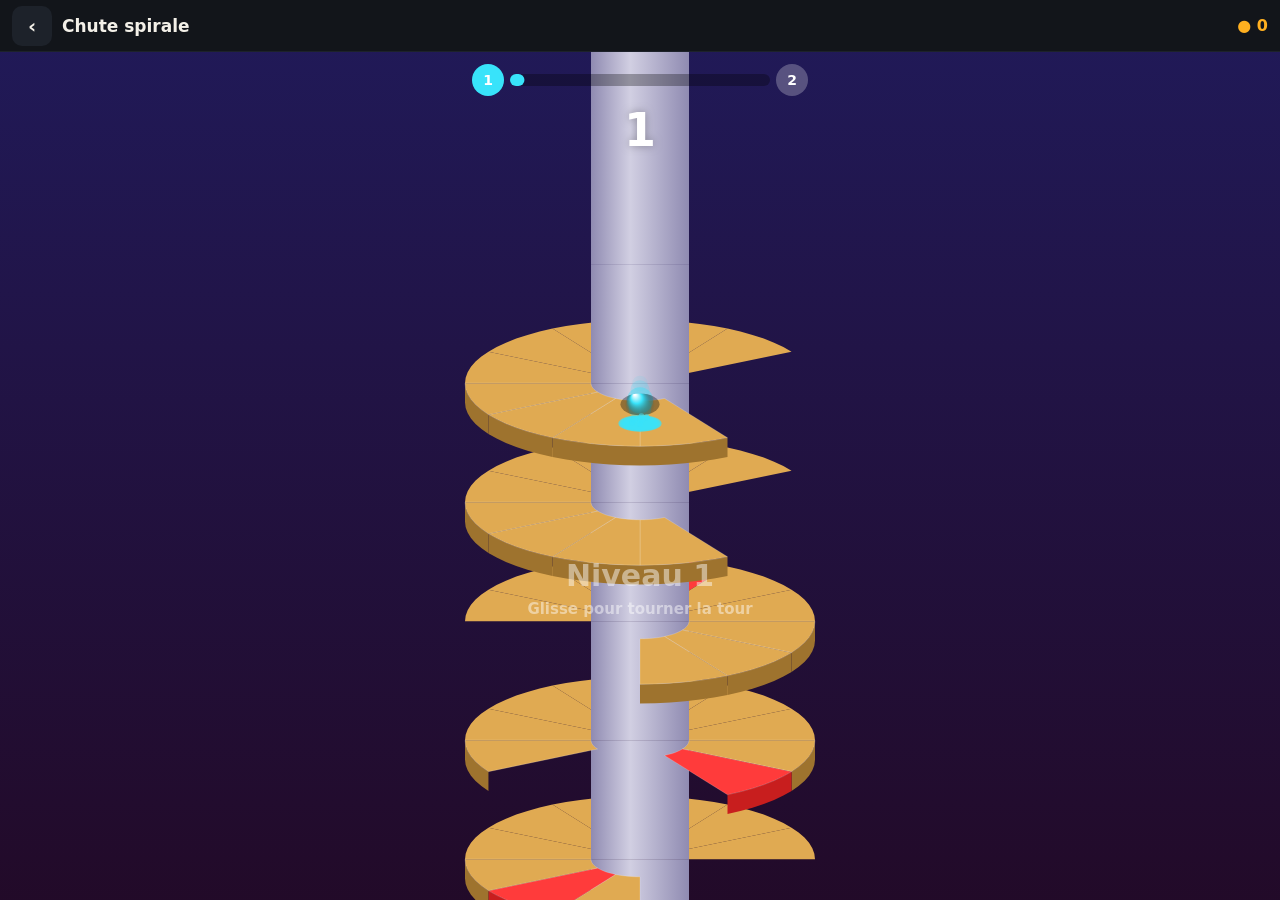
==== games/helix.html @ a25690a0 "Remplace Karcher par Chute spirale (balle qui descend une tour) Co-Authored-By: Claude Opus 5.5 <nor" ====
<!doctype html>
<html lang="fr">
<head>
<meta charset="utf-8">
<meta name="viewport" content="width=device-width,initial-scale=1,maximum-scale=1,user-scalable=no,viewport-fit=cover">
<meta name="theme-color" content="#12151a">
<title>Chute spirale</title>
<link rel="stylesheet" href="../shared/common.css">
</head>
<body>
<canvas class="game" id="c"></canvas>
<script src="../shared/common.js"></script>
<script>
Arcade.bar('Chute spirale');
const cv=document.getElementById('c'),V=Arcade.canvas(cv),ctx=V.ctx;
const TAU=Math.PI*2,NS=12,A=TAU/NS,TILT=0.36;
const rnd=(a,b)=>a+Math.random()*(b-a);
let level=Arcade.get('helix.level',1);
let discs,ball,rot,cam,state,score,streak,next,parts,splats,trail,shake,flash,pal,tt,banner;

function palette(l){
  const h=(l*47+200)%360;
  return{bg0:`hsl(${h},55%,22%)`,bg1:`hsl(${(h+40)%360},60%,10%)`,disc:`hsl(${(h+150)%360},70%,60%)`,discS:`hsl(${(h+150)%360},55%,40%)`,
    col:`hsl(${h},25%,85%)`,colS:`hsl(${h},20%,62%)`,ball:`hsl(${(h+300)%360},95%,60%)`};
}
function geo(){const R=Math.min(V.W*0.4,175);return{R,r0:R*0.28,SP:R*0.68,cx:V.W/2,HY:V.H*0.3,br:R*0.085};}
function newLevel(){
  pal=palette(level);
  const N=Math.min(16+level*2,44);discs=[];
  for(let i=0;i<N;i++){
    const segs=new Array(NS).fill(0);
    const gl=level<3?3:level<7?2:Math.random()<.5?1:2,g=Math.floor(Math.random()*NS);
    for(let k=0;k<gl;k++)segs[(g+k)%NS]=1;
    if(i>0){
      let reds=Math.min(6,Math.floor(level/2)+(i>4?1:0)+(Math.random()<.3?1:0));
      for(let tries=0;reds>0&&tries<50;tries++){const k=Math.floor(Math.random()*NS);if(segs[k]===0){segs[k]=2;reds--;}}
    }
    // second gap on long levels
    if(level>4&&Math.random()<.25){const k=Math.floor(Math.random()*NS);if(segs[k]===0)segs[k]=1;}
    discs.push({segs,broken:0,spin:level>=6&&i>3&&Math.random()<.15?(Math.random()<.5?-1:1)*0.9:0,off:0});
  }
  discs.push({segs:new Array(NS).fill(3),broken:0,goal:true,spin:0,off:0});
  ball={y:-60,vy:0,sq:0};rot=0;cam=-200;state='play';score=0;streak=0;next=0;parts=[];splats=discs.map(()=>[]);trail=[];shake=0;flash=0;tt=0;
  banner={txt:'Niveau '+level,t:1.6};
  Arcade.hidePanel();
}
function discY(i){return geo().SP*i;}
function ballAngle(d){let a=(Math.PI/2-rot-(d?d.off:0))%TAU;if(a<0)a+=TAU;return a;}

function breakDisc(i,fire){
  const d=discs[i];d.broken=0.001;
  const g=geo(),y=discY(i);
  for(let k=0;k<NS;k++){if(d.segs[k]===1)continue;
    const a=k*A+A/2+rot+d.off;
    parts.push({k:'seg',seg:k,disc:i,a,dr:0,vy:rnd(-260,-120),y,vr:rnd(140,260),life:0.8,col:d.segs[k]===2?'#ff3b3b':pal.disc});}
  for(let j=0;j<12;j++)parts.push({k:'dot',x:g.cx+rnd(-g.R,g.R),y:y+rnd(-10,10),vx:rnd(-200,200),vy:rnd(-300,-80),life:rnd(.4,.8),col:fire?'#ffb020':pal.disc});
  Arcade.vibrate(fire?30:8);
}
function land(){
  const g=geo();
  while(next<discs.length){
    const d=discs[next],y=discY(next);
    if(d.broken){next++;continue;}
    if(ball.y<y)return;
    const seg=d.segs[Math.floor(ballAngle(d)/A)%NS];
    if(seg===3){ball.y=y;state='win';win();return;}
    if(seg===1){streak++;score+=streak;breakDisc(next,false);next++;continue;}
    if(streak>=3){ // fire ball smashes anything
      score+=streak*2;breakDisc(next,true);flash=0.25;shake=0.25;streak=0;next++;ball.vy=-Math.sqrt(2*2200*g.SP*0.55);return;
    }
    if(seg===2){ball.y=y;state='dead';die();return;}
    ball.y=y;ball.vy=-Math.sqrt(2*2200*g.SP*0.55);ball.sq=1;streak=0;
    splats[next].push({a:ballAngle(d),s:rnd(.8,1.2)});if(splats[next].length>6)splats[next].shift();
    for(let j=0;j<6;j++)parts.push({k:'dot',x:g.cx+rnd(-6,6),y:y+(g.r0+g.R)/2*TILT,vx:rnd(-120,120),vy:rnd(-160,-40),life:.35,col:pal.ball});
    return;
  }
}
function die(){
  shake=0.4;Arcade.vibrate(120);
  const g=geo();for(let j=0;j<24;j++)parts.push({k:'dot',x:g.cx,y:ball.y+(g.r0+g.R)/2*TILT,vx:rnd(-260,260),vy:rnd(-320,-60),life:rnd(.5,.9),col:pal.ball});
  setTimeout(()=>{
    const gain=Arcade.addCoins(score/8);
    const pct=Math.round(next/(discs.length-1)*100);
    Arcade.panel({title:'Touché le rouge !',gain,text:'Niveau '+level+' · '+pct+' % parcouru · Score '+score,
      buttons:[{label:'Réessayer',onClick:newLevel},{label:'Menu',onClick:Arcade.toMenu}]});
  },800);
}
function win(){
  Arcade.vibrate([30,40,30]);flash=0.3;
  const g=geo();for(let j=0;j<60;j++)parts.push({k:'conf',x:g.cx+rnd(-40,40),y:ball.y,vx:rnd(-320,320),vy:rnd(-650,-250),life:rnd(1,1.8),col:`hsl(${rnd(0,360)},90%,60%)`,r:rnd(0,6)});
  const gain=Arcade.addCoins(6+level*3+score/10);
  Arcade.best('helix',level);level++;Arcade.set('helix.level',level);
  setTimeout(()=>Arcade.panel({title:'Niveau '+(level-1)+' réussi !',gain,text:'Score '+score,
    buttons:[{label:'Niveau suivant',onClick:newLevel},{label:'Menu',onClick:Arcade.toMenu}]}),900);
}

// input
let drag=null;
cv.addEventListener('pointerdown',e=>{drag=e.clientX;try{cv.setPointerCapture(e.pointerId);}catch(_){}});
cv.addEventListener('pointermove',e=>{if(drag==null||state!=='play')return;rot+=(e.clientX-drag)*0.011;drag=e.clientX;});
const up=()=>drag=null;cv.addEventListener('pointerup',up);cv.addEventListener('pointercancel',up);
const keys={};addEventListener('keydown',e=>keys[e.key]=true);addEventListener('keyup',e=>keys[e.key]=false);

// drawing
function segPath(cx,y,r0,R,a0,a1){
  const n=6;ctx.beginPath();
  for(let i=0;i<=n;i++){const a=a0+(a1-a0)*i/n;const px=cx+Math.cos(a)*R,py=y+Math.sin(a)*R*TILT;i?ctx.lineTo(px,py):ctx.moveTo(px,py);}
  for(let i=n;i>=0;i--){const a=a0+(a1-a0)*i/n;ctx.lineTo(cx+Math.cos(a)*r0,y+Math.sin(a)*r0*TILT);}
  ctx.closePath();
}
function sidePath(cx,y,R,a0,a1,th){
  a0=Math.max(a0,0);a1=Math.min(a1,Math.PI);if(a1<=a0)return false;
  const n=6;ctx.beginPath();
  for(let i=0;i<=n;i++){const a=a0+(a1-a0)*i/n;const px=cx+Math.cos(a)*R,py=y+Math.sin(a)*R*TILT;i?ctx.lineTo(px,py):ctx.moveTo(px,py);}
  for(let i=n;i>=0;i--){const a=a0+(a1-a0)*i/n;ctx.lineTo(cx+Math.cos(a)*R,y+Math.sin(a)*R*TILT+th);}
  ctx.closePath();return true;
}
function segColor(t,front){
  if(t===2)return front?'#c81e1e':'#ff3b3b';
  if(t===3)return front?'#b8860b':'#ffd23f';
  return front?pal.discS:pal.disc;
}
function norm(a){a%=TAU;if(a<0)a+=TAU;return a;}
function drawDisc(i,sy,g){
  const d=discs[i];if(d.broken)return;
  const th=g.R*0.11,list=[];
  for(let k=0;k<NS;k++){if(d.segs[k]===1)continue;const a0=norm(k*A+rot+d.off);list.push([k,a0]);}
  const back=[],front=[];
  for(const it of list){const mid=norm(it[1]+A/2);(mid>Math.PI?back:front).push(it);}
  for(const[k,a0]of back){ctx.fillStyle=segColor(d.segs[k],false);segPath(g.cx,sy,g.r0,g.R,a0,a0+A);ctx.fill();}
  return front;
}
function drawFront(i,sy,g,front){
  const d=discs[i];const th=g.R*0.11;
  for(const[k,a0]of front){
    const t=d.segs[k];
    ctx.fillStyle=segColor(t,true);
    if(sidePath(g.cx,sy,g.R,a0,a0+A,th))ctx.fill();
    if(a0+A>TAU&&sidePath(g.cx,sy,g.R,a0-TAU,a0+A-TAU,th))ctx.fill();
    ctx.fillStyle=segColor(t,false);segPath(g.cx,sy,g.r0,g.R,a0,a0+A);ctx.fill();
    ctx.strokeStyle='rgba(255,255,255,.18)';ctx.lineWidth=1;ctx.stroke();
  }
  for(const s of splats[i]){
    const a=norm(s.a+rot+d.off),rm=(g.r0+g.R)/2,k=Math.floor(norm(s.a)/A);
    if(d.segs[k]===1)continue;
    ctx.fillStyle=pal.ball;ctx.globalAlpha=0.75;ctx.beginPath();ctx.ellipse(g.cx+Math.cos(a)*rm,sy+Math.sin(a)*rm*TILT,g.br*1.3*s.s,g.br*0.5*s.s,0,0,TAU);ctx.fill();ctx.globalAlpha=1;
  }
}
function drawColumn(g,yTop,yBot){
  if(yBot<=yTop)return;
  const gr=ctx.createLinearGradient(g.cx-g.r0,0,g.cx+g.r0,0);gr.addColorStop(0,pal.colS);gr.addColorStop(0.4,pal.col);gr.addColorStop(1,pal.colS);
  ctx.fillStyle=gr;ctx.fillRect(g.cx-g.r0,yTop,g.r0*2,yBot-yTop);
}
function drawBall(g){
  const rm=(g.r0+g.R)/2,x=g.cx,y=ball.y-cam+g.HY+rm*TILT;
  const fire=streak>=3;
  for(let i=0;i<trail.length;i++){const t=trail[i],k=i/trail.length;ctx.globalAlpha=k*0.5;ctx.fillStyle=fire?'#ffb020':pal.ball;ctx.beginPath();ctx.arc(x,t-cam+g.HY+rm*TILT-g.br,g.br*(0.4+k*0.6),0,TAU);ctx.fill();}
  ctx.globalAlpha=1;
  if(state==='dead')return;
  const sq=ball.sq,sx=1+sq*0.35,sy=1-sq*0.3;
  ctx.fillStyle='rgba(0,0,0,.25)';
  if(fire){const gg=ctx.createRadialGradient(x,y-g.br,2,x,y-g.br,g.br*3);gg.addColorStop(0,'rgba(255,200,60,.8)');gg.addColorStop(1,'rgba(255,80,0,0)');ctx.fillStyle=gg;ctx.beginPath();ctx.arc(x,y-g.br,g.br*3,0,TAU);ctx.fill();}
  const bg=ctx.createRadialGradient(x-g.br*0.35,y-g.br*1.4,1,x,y-g.br*sy,g.br);bg.addColorStop(0,'#fff');bg.addColorStop(0.35,fire?'#ffd060':pal.ball);bg.addColorStop(1,fire?'#e05a00':'rgba(0,0,0,.35)');
  ctx.fillStyle=fire?bg:bg;ctx.beginPath();ctx.ellipse(x,y-g.br*sy,g.br*sx,g.br*sy,0,0,TAU);ctx.fill();
}
function frame(dt){
  tt+=dt;const g=geo(),W=V.W,H=V.H;
  if(state==='play'){
    if(keys.ArrowLeft)rot-=3*dt;if(keys.ArrowRight)rot+=3*dt;
    ball.vy+=2200*dt;if(ball.vy>1400)ball.vy=1400;ball.y+=ball.vy*dt;ball.sq=Math.max(0,ball.sq-dt*6);
    land();
  }
  for(const d of discs)if(d.spin)d.off+=d.spin*dt;
  trail.push(ball.y);if(trail.length>(streak>=3?10:5))trail.shift();
  const target=ball.y-g.SP*0.6;if(target>cam)cam+=(target-cam)*Math.min(1,dt*10);
  // background
  const bg=ctx.createLinearGradient(0,0,0,H);bg.addColorStop(0,pal.bg0);bg.addColorStop(1,pal.bg1);ctx.fillStyle=bg;ctx.fillRect(0,0,W,H);
  ctx.save();
  if(shake>0){shake-=dt;ctx.translate(rnd(-1,1)*shake*20,rnd(-1,1)*shake*20);}
  // visible range
  const first=Math.max(0,Math.floor((cam-g.HY)/g.SP)-1),last=Math.min(discs.length-1,Math.ceil((cam+H)/g.SP)+1);
  let ballDrawn=false;
  // column above top visible disc
  drawColumn(g,-10,discY(first)-cam+g.HY);
  // draw bottom→top
  const order=[];for(let i=last;i>=first;i--)order.push(i);
  // column must be drawn above each disc after its back half; we draw per disc
  for(const i of order){
    const sy=discY(i)-cam+g.HY;
    const front=drawDisc(i,sy,g);
    const syAbove=i>0?discY(i-1)-cam+g.HY:-10;
    drawColumn(g,syAbove,sy);
    if(front)drawFront(i,sy,g,front);
    if(!ballDrawn&&discY(i)>=ball.y-0.5&&(i===0||discY(i-1)<ball.y-0.5)){drawBall(g);ballDrawn=true;}
  }
  if(!ballDrawn)drawBall(g);
  // pieces
  for(const p of parts){
    p.life-=dt;
    if(p.k==='seg'){p.dr+=p.vr*dt;p.vy+=900*dt;p.y+=p.vy*dt;
      const sy=p.y-cam+g.HY;ctx.globalAlpha=Math.max(0,p.life/0.8);ctx.fillStyle=p.col;
      const a0=p.a-A/2,cx=g.cx+Math.cos(p.a)*p.dr;segPath(cx,sy+Math.sin(p.a)*p.dr*TILT,g.r0,g.R,a0,a0+A);ctx.fill();ctx.globalAlpha=1;}
    else{p.vy+=(p.k==='conf'?700:900)*dt;p.x+=p.vx*dt;p.y+=p.vy*dt;ctx.globalAlpha=Math.min(1,p.life*2);ctx.fillStyle=p.col;
      const sy=p.k==='conf'?p.y-cam+g.HY:p.y;
      if(p.k==='conf'){p.r+=dt*8;ctx.save();ctx.translate(p.x,sy);ctx.rotate(p.r);ctx.fillRect(-4,-2,8,4);ctx.restore();}
      else{ctx.beginPath();ctx.arc(p.x,p.k==='dot'?p.y-cam+g.HY:sy,3,0,TAU);ctx.fill();}
      ctx.globalAlpha=1;}
  }
  parts=parts.filter(p=>p.life>0);
  ctx.restore();
  if(flash>0){flash-=dt;ctx.fillStyle='rgba(255,255,255,'+Math.max(0,flash)+')';ctx.fillRect(0,0,W,H);}
  // HUD
  const pw=Math.min(W-120,260),px=(W-pw)/2,fr=Math.min(1,next/(discs.length-1));
  ctx.fillStyle='rgba(0,0,0,.3)';ctx.beginPath();ctx.roundRect(px,22,pw,12,6);ctx.fill();
  ctx.fillStyle=pal.ball;ctx.beginPath();ctx.roundRect(px,22,Math.max(12,pw*fr),12,6);ctx.fill();
  ctx.font='800 14px system-ui';ctx.textAlign='center';ctx.textBaseline='middle';
  for(const[x,l]of[[px-22,level],[px+pw+22,level+1]]){ctx.fillStyle=l===level?pal.ball:'rgba(255,255,255,.25)';ctx.beginPath();ctx.arc(x,28,16,0,TAU);ctx.fill();ctx.fillStyle='#fff';ctx.fillText(l,x,29);}
  ctx.font='900 46px system-ui';ctx.shadowColor='rgba(0,0,0,.3)';ctx.shadowBlur=8;ctx.fillText(score,W/2,82);ctx.shadowBlur=0;
  if(streak>=2&&state==='play'){ctx.font='900 20px system-ui';ctx.fillStyle=streak>=3?'#ffb020':'#fff';ctx.fillText(streak>=3?'EN FEU ! x'+streak:'x'+streak,W/2,118);}
  if(banner){banner.t-=dt;ctx.globalAlpha=Math.min(1,banner.t*2);ctx.font='900 30px system-ui';ctx.fillStyle='#fff';ctx.fillText(banner.txt,W/2,H*0.62);
    ctx.font='700 15px system-ui';ctx.fillText('Glisse pour tourner la tour',W/2,H*0.62+32);ctx.globalAlpha=1;if(banner.t<=0)banner=null;}
}
newLevel();
Arcade.loop(frame);
</script>
</body>
</html>
---- shared/common.css ----
/* Shared look for every game screen: dark arcade, one accent. */
:root{
  --bg:#12151a; --panel:#1d222a; --panel2:#272e38; --ink:#f3f0e8; --muted:#9aa3ad;
  --accent:#ffb020; --accent-dk:#9a6400; --good:#3ddc84; --bad:#ff5a4f;
  --bar:52px; --safe-top:env(safe-area-inset-top,0px); --safe-bot:env(safe-area-inset-bottom,0px);
  color-scheme:dark;
}
*{box-sizing:border-box}
[hidden]{display:none!important}
html,body{height:100%;margin:0}
body{background:var(--bg);color:var(--ink);font-family:system-ui,-apple-system,"Segoe UI",Roboto,sans-serif;
  overflow:hidden;touch-action:none;user-select:none;-webkit-user-select:none;-webkit-tap-highlight-color:transparent;overscroll-behavior:none}
.topbar{position:fixed;left:0;right:0;top:0;z-index:5;height:calc(var(--bar) + var(--safe-top));
  padding:var(--safe-top) max(12px,env(safe-area-inset-right,0px)) 0 max(12px,env(safe-area-inset-left,0px));
  display:flex;align-items:center;gap:10px;background:var(--bg);border-bottom:1px solid var(--panel)}
.topbar .ib{color:var(--ink);text-decoration:none;font-size:20px;font-weight:800;min-width:40px;height:40px;padding:0 10px;
  display:grid;place-items:center;border-radius:10px;background:var(--panel);border:0;font-family:inherit;cursor:pointer}
.topbar .t{flex:1;font-weight:800;font-size:17px;white-space:nowrap;overflow:hidden;text-overflow:ellipsis}
.topbar .c{color:var(--accent);font-weight:800;font-variant-numeric:tabular-nums}
.game{position:fixed;left:0;right:0;bottom:0;top:calc(var(--bar) + var(--safe-top));width:100%;
  height:calc(100% - var(--bar) - var(--safe-top));display:block}
.ov{position:fixed;inset:0;z-index:10;display:flex;flex-direction:column;align-items:center;justify-content:center;gap:14px;
  padding:24px max(16px,env(safe-area-inset-left,0px));text-align:center;background:rgba(10,12,15,.8)}
.ov h2{margin:0;font-size:30px;font-weight:900;text-wrap:balance}
.ov p{margin:0;color:var(--muted);max-width:30ch;line-height:1.45;font-size:15px}
.ov .gain{color:var(--accent);font-weight:900;font-size:20px}
.btn{font:inherit;font-weight:900;font-size:18px;border:0;border-radius:12px;padding:14px 28px;min-width:180px;
  background:var(--accent);color:#1d1400;box-shadow:0 4px 0 var(--accent-dk);cursor:pointer}
.btn:active{transform:translateY(3px);box-shadow:0 1px 0 var(--accent-dk)}
.btn.ghost{background:var(--panel2);color:var(--ink);box-shadow:0 4px 0 #090b0e}
.btn:focus-visible,.ib:focus-visible{outline:3px solid var(--ink);outline-offset:2px}
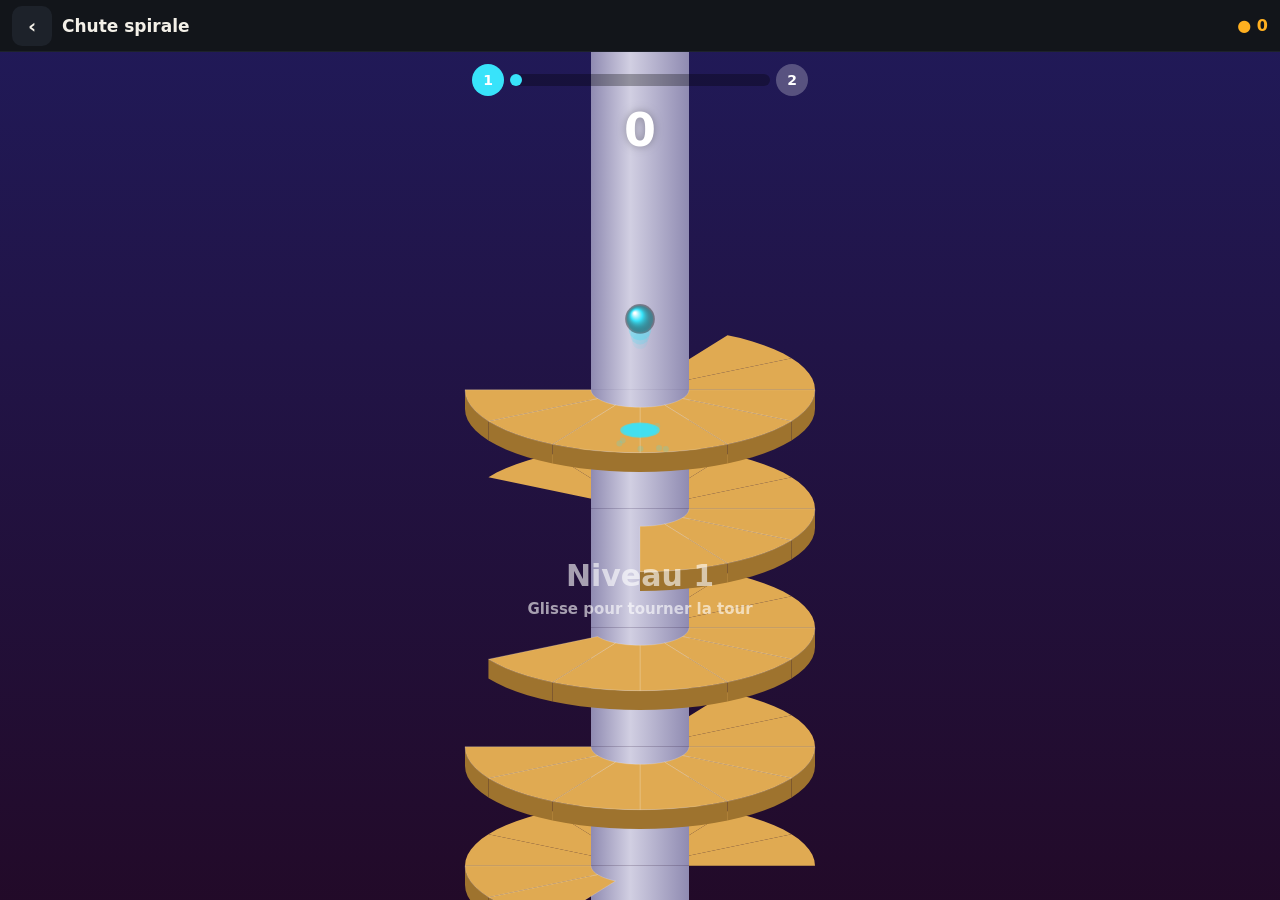
==== commit 2d74ccd0: "Chute spirale: rebond plus haut et niveaux faciles au début, difficulté progressive Co-Authored-By: " ====
--- a/games/helix.html
+++ b/games/helix.html
@@ -15,6 +15,8 @@
 const cv=document.getElementById('c'),V=Arcade.canvas(cv),ctx=V.ctx;
 const TAU=Math.PI*2,NS=12,A=TAU/NS,TILT=0.36;
 const rnd=(a,b)=>a+Math.random()*(b-a);
+let DIFF=0;
+const grav=()=>1500+900*DIFF, bounceV=()=>-Math.sqrt(2*grav()*geo().SP*(1.1-0.5*DIFF));
 let level=Arcade.get('helix.level',1);
 let discs,ball,rot,cam,state,score,streak,next,parts,splats,trail,shake,flash,pal,tt,banner;
 
@@ -26,18 +28,25 @@
 function geo(){const R=Math.min(V.W*0.4,175);return{R,r0:R*0.28,SP:R*0.68,cx:V.W/2,HY:V.H*0.3,br:R*0.085};}
 function newLevel(){
   pal=palette(level);
-  const N=Math.min(16+level*2,44);discs=[];
+  // difficulty 0 (level 1) -> 1 (level 15+)
+  DIFF=Math.min(1,(level-1)/14);
+  const N=Math.min(10+level*2,44);discs=[];
   for(let i=0;i<N;i++){
     const segs=new Array(NS).fill(0);
-    const gl=level<3?3:level<7?2:Math.random()<.5?1:2,g=Math.floor(Math.random()*NS);
+    // gap size: big at first, smaller later
+    const gl=level<=2?4:level<=4?3:level<=8?(Math.random()<.5?2:3):level<=12?2:(Math.random()<.5?1:2);
+    const g=Math.floor(Math.random()*NS);
     for(let k=0;k<gl;k++)segs[(g+k)%NS]=1;
-    if(i>0){
-      let reds=Math.min(6,Math.floor(level/2)+(i>4?1:0)+(Math.random()<.3?1:0));
-      for(let tries=0;reds>0&&tries<50;tries++){const k=Math.floor(Math.random()*NS);if(segs[k]===0){segs[k]=2;reds--;}}
+    // red zones: none on level 1, few early, more later; first discs are always safe
+    const safe=level<5?3:1;
+    if(i>=safe&&level>1){
+      let reds=Math.floor(DIFF*5+Math.random()*(1+DIFF*1.5));
+      if(level<=3&&Math.random()<.5)reds=0;
+      for(let tries=0;reds>0&&tries<50;tries++){const k=Math.floor(Math.random()*NS);if(segs[k]===0&&segs[(k+1)%NS]!==1&&segs[(k+NS-1)%NS]!==1){segs[k]=2;reds--;}}
     }
-    // second gap on long levels
-    if(level>4&&Math.random()<.25){const k=Math.floor(Math.random()*NS);if(segs[k]===0)segs[k]=1;}
-    discs.push({segs,broken:0,spin:level>=6&&i>3&&Math.random()<.15?(Math.random()<.5?-1:1)*0.9:0,off:0});
+    if(level>6&&Math.random()<.2){const k=Math.floor(Math.random()*NS);if(segs[k]===0)segs[k]=1;}
+    const spin=level>=7&&i>3&&Math.random()<0.08+DIFF*0.2?(Math.random()<.5?-1:1)*(0.5+DIFF*0.8):0;
+    discs.push({segs,broken:0,spin,off:0});
   }
   discs.push({segs:new Array(NS).fill(3),broken:0,goal:true,spin:0,off:0});
   ball={y:-60,vy:0,sq:0};rot=0;cam=-200;state='play';score=0;streak=0;next=0;parts=[];splats=discs.map(()=>[]);trail=[];shake=0;flash=0;tt=0;
@@ -66,10 +75,10 @@
     if(seg===3){ball.y=y;state='win';win();return;}
     if(seg===1){streak++;score+=streak;breakDisc(next,false);next++;continue;}
     if(streak>=3){ // fire ball smashes anything
-      score+=streak*2;breakDisc(next,true);flash=0.25;shake=0.25;streak=0;next++;ball.vy=-Math.sqrt(2*2200*g.SP*0.55);return;
+      score+=streak*2;breakDisc(next,true);flash=0.25;shake=0.25;streak=0;next++;ball.vy=bounceV();return;
     }
     if(seg===2){ball.y=y;state='dead';die();return;}
-    ball.y=y;ball.vy=-Math.sqrt(2*2200*g.SP*0.55);ball.sq=1;streak=0;
+    ball.y=y;ball.vy=bounceV();ball.sq=1;streak=0;
     splats[next].push({a:ballAngle(d),s:rnd(.8,1.2)});if(splats[next].length>6)splats[next].shift();
     for(let j=0;j<6;j++)parts.push({k:'dot',x:g.cx+rnd(-6,6),y:y+(g.r0+g.R)/2*TILT,vx:rnd(-120,120),vy:rnd(-160,-40),life:.35,col:pal.ball});
     return;
@@ -167,7 +176,7 @@
   tt+=dt;const g=geo(),W=V.W,H=V.H;
   if(state==='play'){
     if(keys.ArrowLeft)rot-=3*dt;if(keys.ArrowRight)rot+=3*dt;
-    ball.vy+=2200*dt;if(ball.vy>1400)ball.vy=1400;ball.y+=ball.vy*dt;ball.sq=Math.max(0,ball.sq-dt*6);
+    ball.vy+=grav()*dt;if(ball.vy>1400)ball.vy=1400;ball.y+=ball.vy*dt;ball.sq=Math.max(0,ball.sq-dt*6);
     land();
   }
   for(const d of discs)if(d.spin)d.off+=d.spin*dt;
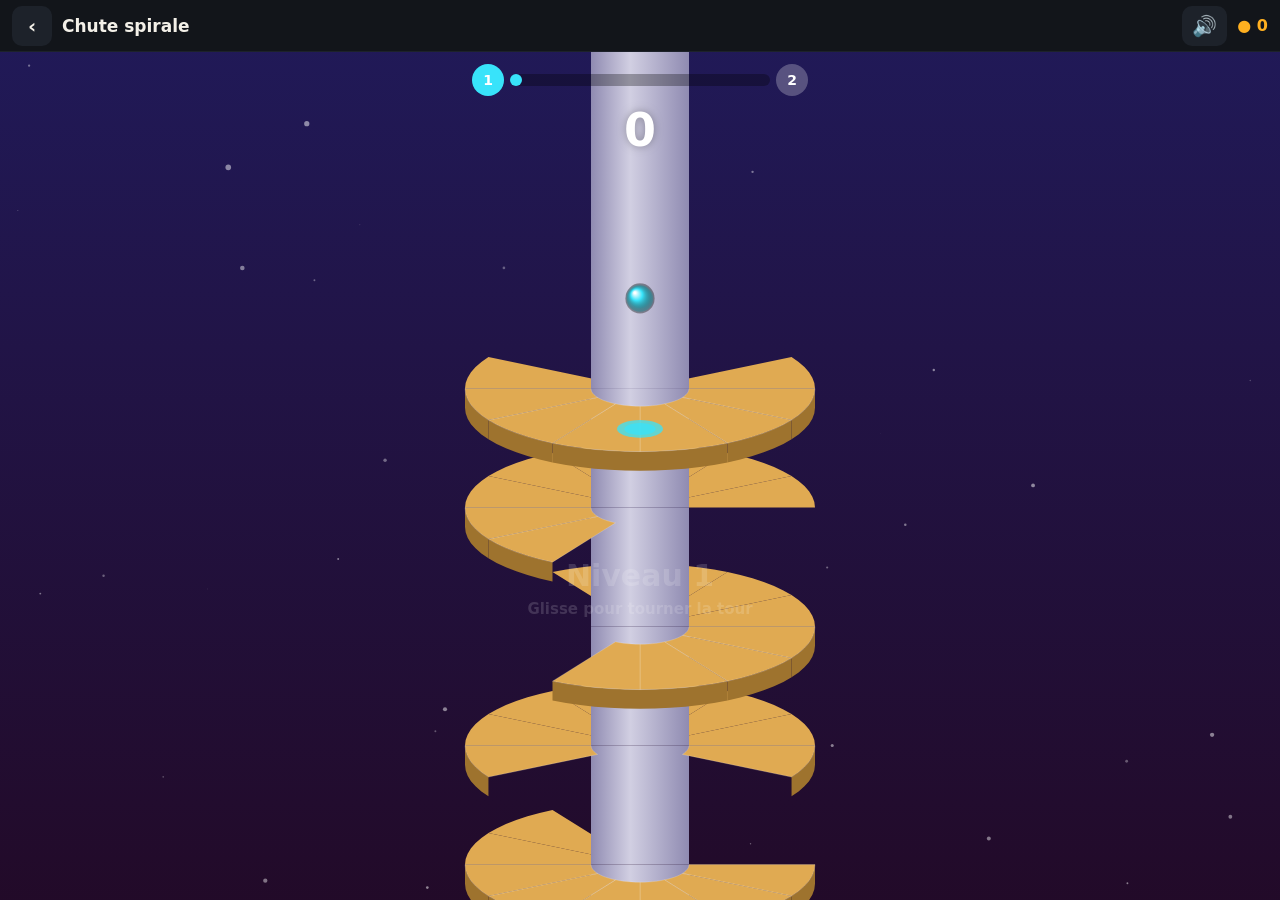
==== commit b694a0de: "Chute spirale: niveaux plus longs, sons, popups de combo, éclats et effets Co-Authored-By: Claude Op" ====
--- a/games/helix.html
+++ b/games/helix.html
@@ -16,6 +16,21 @@
 const TAU=Math.PI*2,NS=12,A=TAU/NS,TILT=0.36;
 const rnd=(a,b)=>a+Math.random()*(b-a);
 let DIFF=0;
+let muted=Arcade.get('helix.mute',false);
+const muteBtn=Arcade.barButton(muted?'🔇':'🔊',()=>{muted=!muted;Arcade.set('helix.mute',muted);muteBtn.textContent=muted?'🔇':'🔊';},'Activer ou couper le son');
+let AC=null;
+function ac(){if(!AC){try{AC=new (window.AudioContext||window.webkitAudioContext)();}catch(e){}}if(AC&&AC.state==='suspended')AC.resume();return AC;}
+function tone(f0,f1,dur,type,vol,delay=0){if(muted)return;const a=ac();if(!a)return;const t=a.currentTime+delay,o=a.createOscillator(),g=a.createGain();o.type=type;o.frequency.setValueAtTime(f0,t);o.frequency.exponentialRampToValueAtTime(Math.max(20,f1),t+dur);g.gain.setValueAtTime(0.0001,t);g.gain.exponentialRampToValueAtTime(vol,t+0.008);g.gain.exponentialRampToValueAtTime(0.0001,t+dur);o.connect(g).connect(a.destination);o.start(t);o.stop(t+dur+0.02);}
+const NOTES=[523,587,659,784,880,1047,1175,1319,1568,1760,2093];
+const sfx={
+  bounce(){tone(240,120,0.12,'sine',0.25);},
+  pass(n){const f=NOTES[Math.min(n-1,NOTES.length-1)];tone(f,f*1.01,0.18,'triangle',0.16);tone(f*2,f*2,0.08,'sine',0.05);},
+  smash(){tone(180,50,0.35,'sawtooth',0.12);tone(900,200,0.25,'square',0.05);},
+  fire(){tone(300,1200,0.3,'sawtooth',0.06);},
+  die(){tone(400,90,0.45,'square',0.1);},
+  win(){[523,659,784,1047,1319].forEach((f,i)=>tone(f,f,0.22,'triangle',0.14,i*0.09));}
+};
+let floats=[],stars=[],pulse=0;
 const grav=()=>1500+900*DIFF, bounceV=()=>-Math.sqrt(2*grav()*geo().SP*(1.1-0.5*DIFF));
 let level=Arcade.get('helix.level',1);
 let discs,ball,rot,cam,state,score,streak,next,parts,splats,trail,shake,flash,pal,tt,banner;
@@ -30,7 +45,7 @@
   pal=palette(level);
   // difficulty 0 (level 1) -> 1 (level 15+)
   DIFF=Math.min(1,(level-1)/14);
-  const N=Math.min(10+level*2,44);discs=[];
+  const N=Math.min(18+level*3,64);discs=[];
   for(let i=0;i<N;i++){
     const segs=new Array(NS).fill(0);
     // gap size: big at first, smaller later
@@ -49,20 +64,23 @@
     discs.push({segs,broken:0,spin,off:0});
   }
   discs.push({segs:new Array(NS).fill(3),broken:0,goal:true,spin:0,off:0});
-  ball={y:-60,vy:0,sq:0};rot=0;cam=-200;state='play';score=0;streak=0;next=0;parts=[];splats=discs.map(()=>[]);trail=[];shake=0;flash=0;tt=0;
+  ball={y:-60,vy:0,sq:0};rot=0;cam=-200;state='play';score=0;streak=0;next=0;parts=[];splats=discs.map(()=>[]);trail=[];shake=0;flash=0;tt=0;floats=[];pulse=0;
+  stars=[];for(let i=0;i<40;i++)stars.push({x:Math.random(),y:Math.random(),z:rnd(0.2,1),s:rnd(1,3)});
   banner={txt:'Niveau '+level,t:1.6};
   Arcade.hidePanel();
 }
 function discY(i){return geo().SP*i;}
 function ballAngle(d){let a=(Math.PI/2-rot-(d?d.off:0))%TAU;if(a<0)a+=TAU;return a;}
 
+function popup(txt,col,size=26){floats.push({txt,col,size,life:0.9,y:0});}
 function breakDisc(i,fire){
   const d=discs[i];d.broken=0.001;
   const g=geo(),y=discY(i);
   for(let k=0;k<NS;k++){if(d.segs[k]===1)continue;
     const a=k*A+A/2+rot+d.off;
-    parts.push({k:'seg',seg:k,disc:i,a,dr:0,vy:rnd(-260,-120),y,vr:rnd(140,260),life:0.8,col:d.segs[k]===2?'#ff3b3b':pal.disc});}
-  for(let j=0;j<12;j++)parts.push({k:'dot',x:g.cx+rnd(-g.R,g.R),y:y+rnd(-10,10),vx:rnd(-200,200),vy:rnd(-300,-80),life:rnd(.4,.8),col:fire?'#ffb020':pal.disc});
+    parts.push({k:'seg',seg:k,disc:i,a,va:rnd(-3,3),dr:0,vy:rnd(-320,-140),y,vr:rnd(180,340),life:0.9,col:d.segs[k]===2?'#ff3b3b':pal.disc});}
+  for(let j=0;j<(fire?30:16);j++)parts.push({k:'dot',x:g.cx+rnd(-g.R,g.R),y:y+rnd(-10,10),vx:rnd(-260,260),vy:rnd(-360,-80),life:rnd(.4,.9),col:fire?(Math.random()<.5?'#ffb020':'#ff5a1a'):pal.disc});
+  parts.push({k:'ring',y,life:0.45,max:0.45,col:fire?'255,170,40':'255,255,255'});pulse=1;
   Arcade.vibrate(fire?30:8);
 }
 function land(){
@@ -73,19 +91,20 @@
     if(ball.y<y)return;
     const seg=d.segs[Math.floor(ballAngle(d)/A)%NS];
     if(seg===3){ball.y=y;state='win';win();return;}
-    if(seg===1){streak++;score+=streak;breakDisc(next,false);next++;continue;}
+    if(seg===1){streak++;score+=streak;breakDisc(next,false);sfx.pass(streak);popup('+'+streak,streak>=3?'#ffb020':'#fff');if(streak===3){sfx.fire();popup('EN FEU !','#ffb020',34);}else if(streak===6)popup('INCROYABLE !','#ff5af0',34);next++;continue;}
     if(streak>=3){ // fire ball smashes anything
-      score+=streak*2;breakDisc(next,true);flash=0.25;shake=0.25;streak=0;next++;ball.vy=bounceV();return;
+      score+=streak*2;breakDisc(next,true);sfx.smash();popup('BOUM ! +'+streak*2,'#ff8a3a',32);flash=0.25;shake=0.3;streak=0;ball.sq=1;next++;ball.vy=bounceV();return;
     }
     if(seg===2){ball.y=y;state='dead';die();return;}
-    ball.y=y;ball.vy=bounceV();ball.sq=1;streak=0;
+    ball.y=y;ball.vy=bounceV();ball.sq=1;streak=0;sfx.bounce();Arcade.vibrate(5);
+    parts.push({k:'splash',y,life:0.35,max:0.35});
     splats[next].push({a:ballAngle(d),s:rnd(.8,1.2)});if(splats[next].length>6)splats[next].shift();
     for(let j=0;j<6;j++)parts.push({k:'dot',x:g.cx+rnd(-6,6),y:y+(g.r0+g.R)/2*TILT,vx:rnd(-120,120),vy:rnd(-160,-40),life:.35,col:pal.ball});
     return;
   }
 }
 function die(){
-  shake=0.4;Arcade.vibrate(120);
+  sfx.die();shake=0.4;Arcade.vibrate(120);
   const g=geo();for(let j=0;j<24;j++)parts.push({k:'dot',x:g.cx,y:ball.y+(g.r0+g.R)/2*TILT,vx:rnd(-260,260),vy:rnd(-320,-60),life:rnd(.5,.9),col:pal.ball});
   setTimeout(()=>{
     const gain=Arcade.addCoins(score/8);
@@ -95,7 +114,7 @@
   },800);
 }
 function win(){
-  Arcade.vibrate([30,40,30]);flash=0.3;
+  sfx.win();popup('PARFAIT !','#ffd23f',40);Arcade.vibrate([30,40,30]);flash=0.3;
   const g=geo();for(let j=0;j<60;j++)parts.push({k:'conf',x:g.cx+rnd(-40,40),y:ball.y,vx:rnd(-320,320),vy:rnd(-650,-250),life:rnd(1,1.8),col:`hsl(${rnd(0,360)},90%,60%)`,r:rnd(0,6)});
   const gain=Arcade.addCoins(6+level*3+score/10);
   Arcade.best('helix',level);level++;Arcade.set('helix.level',level);
@@ -105,7 +124,7 @@
 
 // input
 let drag=null;
-cv.addEventListener('pointerdown',e=>{drag=e.clientX;try{cv.setPointerCapture(e.pointerId);}catch(_){}});
+cv.addEventListener('pointerdown',e=>{ac();drag=e.clientX;try{cv.setPointerCapture(e.pointerId);}catch(_){}});
 cv.addEventListener('pointermove',e=>{if(drag==null||state!=='play')return;rot+=(e.clientX-drag)*0.011;drag=e.clientX;});
 const up=()=>drag=null;cv.addEventListener('pointerup',up);cv.addEventListener('pointercancel',up);
 const keys={};addEventListener('keydown',e=>keys[e.key]=true);addEventListener('keyup',e=>keys[e.key]=false);
@@ -166,7 +185,8 @@
   for(let i=0;i<trail.length;i++){const t=trail[i],k=i/trail.length;ctx.globalAlpha=k*0.5;ctx.fillStyle=fire?'#ffb020':pal.ball;ctx.beginPath();ctx.arc(x,t-cam+g.HY+rm*TILT-g.br,g.br*(0.4+k*0.6),0,TAU);ctx.fill();}
   ctx.globalAlpha=1;
   if(state==='dead')return;
-  const sq=ball.sq,sx=1+sq*0.35,sy=1-sq*0.3;
+  const st=state==='play'?Math.min(0.25,Math.max(0,ball.vy)/2600):0,sq=ball.sq,sx=(1+sq*0.4)*(1-st),sy=(1-sq*0.35)*(1+st);
+  if(fire&&Math.random()<0.8)parts.push({k:'flame',x:x+rnd(-g.br*0.6,g.br*0.6),y:ball.y-g.br+rm*TILT,life:rnd(.25,.45),max:.45,r:g.br*rnd(.5,.9)});
   ctx.fillStyle='rgba(0,0,0,.25)';
   if(fire){const gg=ctx.createRadialGradient(x,y-g.br,2,x,y-g.br,g.br*3);gg.addColorStop(0,'rgba(255,200,60,.8)');gg.addColorStop(1,'rgba(255,80,0,0)');ctx.fillStyle=gg;ctx.beginPath();ctx.arc(x,y-g.br,g.br*3,0,TAU);ctx.fill();}
   const bg=ctx.createRadialGradient(x-g.br*0.35,y-g.br*1.4,1,x,y-g.br*sy,g.br);bg.addColorStop(0,'#fff');bg.addColorStop(0.35,fire?'#ffd060':pal.ball);bg.addColorStop(1,fire?'#e05a00':'rgba(0,0,0,.35)');
@@ -184,6 +204,9 @@
   const target=ball.y-g.SP*0.6;if(target>cam)cam+=(target-cam)*Math.min(1,dt*10);
   // background
   const bg=ctx.createLinearGradient(0,0,0,H);bg.addColorStop(0,pal.bg0);bg.addColorStop(1,pal.bg1);ctx.fillStyle=bg;ctx.fillRect(0,0,W,H);
+  for(const s2 of stars){const yy=((s2.y*H-cam*s2.z*0.25)%H+H)%H;ctx.globalAlpha=0.15+s2.z*0.35;ctx.fillStyle='#fff';ctx.beginPath();ctx.arc(s2.x*W,yy,s2.s*s2.z,0,TAU);ctx.fill();}
+  ctx.globalAlpha=1;
+  if(pulse>0){pulse=Math.max(0,pulse-dt*3);const pg=ctx.createRadialGradient(W/2,g.HY,10,W/2,g.HY,W*0.8);pg.addColorStop(0,'rgba(255,255,255,'+pulse*0.18+')');pg.addColorStop(1,'rgba(255,255,255,0)');ctx.fillStyle=pg;ctx.fillRect(0,0,W,H);}
   ctx.save();
   if(shake>0){shake-=dt;ctx.translate(rnd(-1,1)*shake*20,rnd(-1,1)*shake*20);}
   // visible range
@@ -206,8 +229,11 @@
   // pieces
   for(const p of parts){
     p.life-=dt;
-    if(p.k==='seg'){p.dr+=p.vr*dt;p.vy+=900*dt;p.y+=p.vy*dt;
-      const sy=p.y-cam+g.HY;ctx.globalAlpha=Math.max(0,p.life/0.8);ctx.fillStyle=p.col;
+    if(p.k==='ring'){const k=1-p.life/p.max,sy=p.y-cam+g.HY,r=g.R*(1+k*0.6);ctx.strokeStyle='rgba('+p.col+','+(1-k)*0.8+')';ctx.lineWidth=6*(1-k)+1;ctx.beginPath();ctx.ellipse(g.cx,sy,r,r*TILT,0,0,TAU);ctx.stroke();continue;}
+    if(p.k==='splash'){const k=1-p.life/p.max,rm=(g.r0+g.R)/2,sy=p.y-cam+g.HY+rm*TILT,r=g.br*(1+k*3);ctx.strokeStyle=pal.ball;ctx.globalAlpha=1-k;ctx.lineWidth=3;ctx.beginPath();ctx.ellipse(g.cx,sy,r,r*0.4,0,0,TAU);ctx.stroke();ctx.globalAlpha=1;continue;}
+    if(p.k==='flame'){p.y-=60*dt;const k=p.life/p.max,sy=p.y-cam+g.HY;ctx.globalCompositeOperation='lighter';ctx.fillStyle='rgba(255,'+(120+k*100|0)+',30,'+k*0.7+')';ctx.beginPath();ctx.arc(p.x,sy,p.r*k,0,TAU);ctx.fill();ctx.globalCompositeOperation='source-over';continue;}
+    if(p.k==='seg'){p.a+=p.va*dt;p.dr+=p.vr*dt;p.vy+=900*dt;p.y+=p.vy*dt;
+      const sy=p.y-cam+g.HY;ctx.globalAlpha=Math.max(0,p.life/0.9);ctx.fillStyle=p.col;
       const a0=p.a-A/2,cx=g.cx+Math.cos(p.a)*p.dr;segPath(cx,sy+Math.sin(p.a)*p.dr*TILT,g.r0,g.R,a0,a0+A);ctx.fill();ctx.globalAlpha=1;}
     else{p.vy+=(p.k==='conf'?700:900)*dt;p.x+=p.vx*dt;p.y+=p.vy*dt;ctx.globalAlpha=Math.min(1,p.life*2);ctx.fillStyle=p.col;
       const sy=p.k==='conf'?p.y-cam+g.HY:p.y;
@@ -226,6 +252,9 @@
   for(const[x,l]of[[px-22,level],[px+pw+22,level+1]]){ctx.fillStyle=l===level?pal.ball:'rgba(255,255,255,.25)';ctx.beginPath();ctx.arc(x,28,16,0,TAU);ctx.fill();ctx.fillStyle='#fff';ctx.fillText(l,x,29);}
   ctx.font='900 46px system-ui';ctx.shadowColor='rgba(0,0,0,.3)';ctx.shadowBlur=8;ctx.fillText(score,W/2,82);ctx.shadowBlur=0;
   if(streak>=2&&state==='play'){ctx.font='900 20px system-ui';ctx.fillStyle=streak>=3?'#ffb020':'#fff';ctx.fillText(streak>=3?'EN FEU ! x'+streak:'x'+streak,W/2,118);}
+  for(const f of floats){f.life-=dt;f.y+=dt*70;const k=Math.min(1,f.life*2.5),pop=f.life>0.75?1+(f.life-0.75)*3:1;
+    ctx.globalAlpha=k;ctx.font='900 '+(f.size*pop)+'px system-ui';ctx.lineJoin='round';ctx.lineWidth=5;ctx.strokeStyle='rgba(0,0,0,.35)';ctx.strokeText(f.txt,W/2,g.HY-30-f.y);ctx.fillStyle=f.col;ctx.fillText(f.txt,W/2,g.HY-30-f.y);ctx.globalAlpha=1;}
+  floats=floats.filter(f=>f.life>0);
   if(banner){banner.t-=dt;ctx.globalAlpha=Math.min(1,banner.t*2);ctx.font='900 30px system-ui';ctx.fillStyle='#fff';ctx.fillText(banner.txt,W/2,H*0.62);
     ctx.font='700 15px system-ui';ctx.fillText('Glisse pour tourner la tour',W/2,H*0.62+32);ctx.globalAlpha=1;if(banner.t<=0)banner=null;}
 }
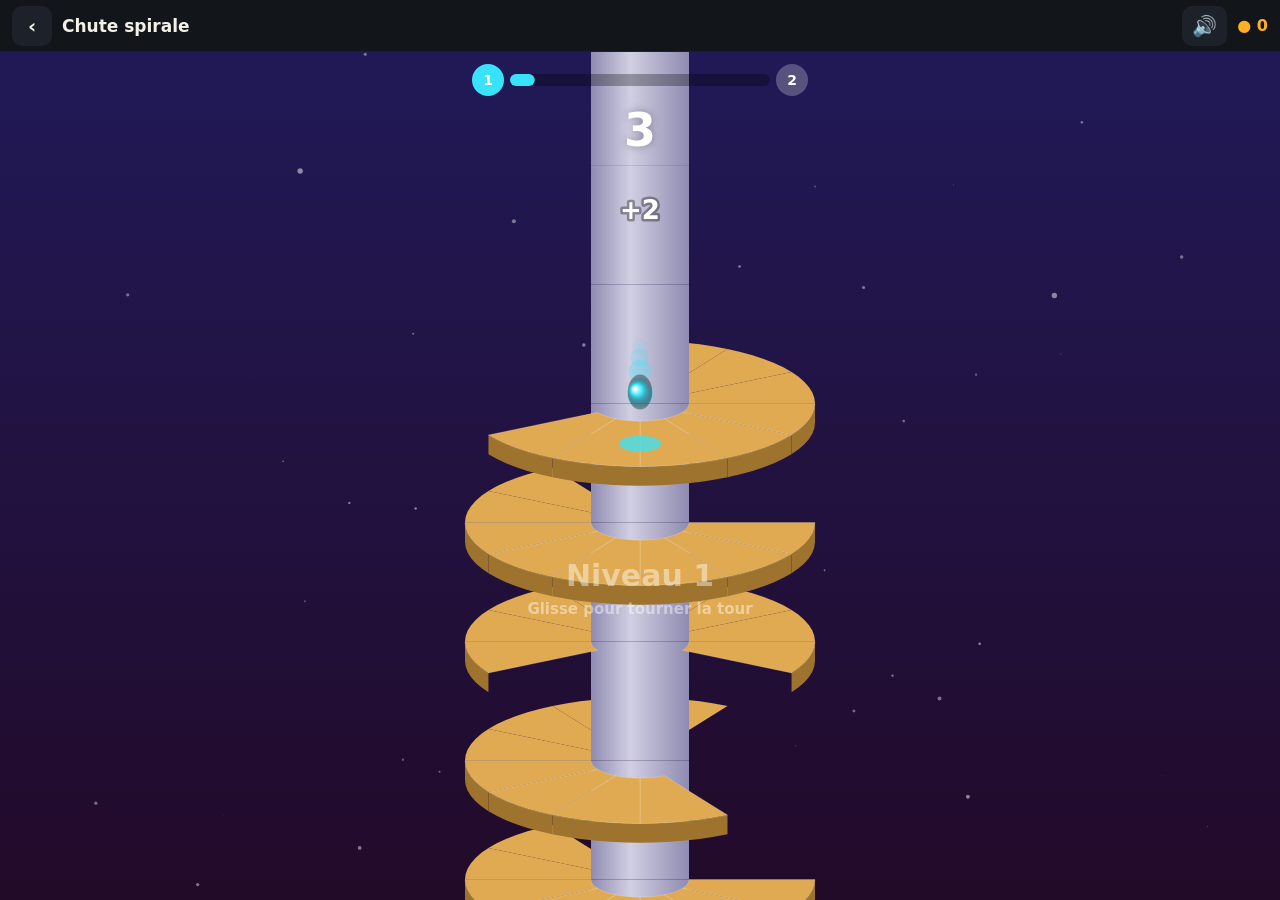
==== commit 6bb147a3: "Chute spirale: sons plus doux et musicaux, écho, correction d'un gel en mode feu Co-Authored-By: Cla" ====
--- a/games/helix.html
+++ b/games/helix.html
@@ -18,17 +18,44 @@
 let DIFF=0;
 let muted=Arcade.get('helix.mute',false);
 const muteBtn=Arcade.barButton(muted?'🔇':'🔊',()=>{muted=!muted;Arcade.set('helix.mute',muted);muteBtn.textContent=muted?'🔇':'🔊';},'Activer ou couper le son');
-let AC=null;
-function ac(){if(!AC){try{AC=new (window.AudioContext||window.webkitAudioContext)();}catch(e){}}if(AC&&AC.state==='suspended')AC.resume();return AC;}
-function tone(f0,f1,dur,type,vol,delay=0){if(muted)return;const a=ac();if(!a)return;const t=a.currentTime+delay,o=a.createOscillator(),g=a.createGain();o.type=type;o.frequency.setValueAtTime(f0,t);o.frequency.exponentialRampToValueAtTime(Math.max(20,f1),t+dur);g.gain.setValueAtTime(0.0001,t);g.gain.exponentialRampToValueAtTime(vol,t+0.008);g.gain.exponentialRampToValueAtTime(0.0001,t+dur);o.connect(g).connect(a.destination);o.start(t);o.stop(t+dur+0.02);}
-const NOTES=[523,587,659,784,880,1047,1175,1319,1568,1760,2093];
+let AC=null,OUT=null;
+function ac(){
+  if(!AC){try{
+    AC=new (window.AudioContext||window.webkitAudioContext)();
+    // master bus with a soft echo for a warm, roomy sound
+    const comp=AC.createDynamicsCompressor();comp.connect(AC.destination);
+    OUT=AC.createGain();OUT.gain.value=0.9;OUT.connect(comp);
+    const dl=AC.createDelay(),fb=AC.createGain(),lp=AC.createBiquadFilter(),wet=AC.createGain();
+    dl.delayTime.value=0.16;fb.gain.value=0.28;lp.type='lowpass';lp.frequency.value=2200;wet.gain.value=0.22;
+    OUT.connect(dl);dl.connect(lp);lp.connect(fb);fb.connect(dl);lp.connect(wet);wet.connect(comp);
+  }catch(e){AC=null;}}
+  if(AC&&AC.state==='suspended')AC.resume();return AC;
+}
+// one soft note: sine body + optional bell partial, smooth attack, exponential decay
+function note(f,{dur=0.4,vol=0.2,delay=0,bend=1,bell=0,type='sine',attack=0.006}={}){
+  if(muted)return;const a=ac();if(!a)return;const t=a.currentTime+delay;
+  const g=a.createGain();g.gain.setValueAtTime(0.0001,t);g.gain.exponentialRampToValueAtTime(vol,t+attack);g.gain.exponentialRampToValueAtTime(0.0001,t+dur);g.connect(OUT);
+  const o=a.createOscillator();o.type=type;o.frequency.setValueAtTime(f,t);if(bend!==1)o.frequency.exponentialRampToValueAtTime(f*bend,t+Math.min(dur,0.12));o.connect(g);o.start(t);o.stop(t+dur+0.05);
+  if(bell){const g2=a.createGain();g2.gain.setValueAtTime(0.0001,t);g2.gain.exponentialRampToValueAtTime(vol*bell,t+attack);g2.gain.exponentialRampToValueAtTime(0.0001,t+dur*0.45);g2.connect(OUT);
+    const o2=a.createOscillator();o2.type='sine';o2.frequency.value=f*2.76;o2.connect(g2);o2.start(t);o2.stop(t+dur+0.05);}
+}
+// C major pentatonic, rising with the combo
+const SCALE=[523.25,587.33,659.25,783.99,880,1046.5,1174.66,1318.51,1567.98,1760,2093];
+let bounceN=0;
 const sfx={
-  bounce(){tone(240,120,0.12,'sine',0.25);},
-  pass(n){const f=NOTES[Math.min(n-1,NOTES.length-1)];tone(f,f*1.01,0.18,'triangle',0.16);tone(f*2,f*2,0.08,'sine',0.05);},
-  smash(){tone(180,50,0.35,'sawtooth',0.12);tone(900,200,0.25,'square',0.05);},
-  fire(){tone(300,1200,0.3,'sawtooth',0.06);},
-  die(){tone(400,90,0.45,'square',0.1);},
-  win(){[523,659,784,1047,1319].forEach((f,i)=>tone(f,f,0.22,'triangle',0.14,i*0.09));}
+  // soft, round "bloop" like a drop on a drum: quick downward pitch + warm low thump
+  bounce(){const v=[392,440,392,349.23][bounceN++%4];note(v,{dur:0.22,vol:0.22,bend:0.62});note(110,{dur:0.12,vol:0.18,bend:0.7});},
+  // glockenspiel chime climbing the scale
+  pass(n){const f=SCALE[Math.min(n-1,SCALE.length-1)];note(f,{dur:0.55,vol:0.13,bell:0.35});note(f*2,{dur:0.25,vol:0.03,delay:0.02});},
+  // warm low whoosh + sparkly arpeggio
+  smash(){note(98,{dur:0.35,vol:0.25,bend:0.6,type:'triangle'});[1046.5,1318.51,1567.98].forEach((f,i)=>note(f,{dur:0.35,vol:0.07,delay:0.04+i*0.05,bell:0.3}));},
+  // gentle rising shimmer when the ball catches fire
+  fire(){[659.25,783.99,1046.5,1318.51].forEach((f,i)=>note(f,{dur:0.3,vol:0.06,delay:i*0.04,bell:0.25}));},
+  // soft two-note "oh no" instead of a buzzer
+  die(){note(392,{dur:0.35,vol:0.16,type:'triangle'});note(293.66,{dur:0.6,vol:0.16,delay:0.18,type:'triangle',bend:0.9});},
+  // bright bell arpeggio + chord
+  win(){[523.25,659.25,783.99,1046.5,1318.51].forEach((f,i)=>note(f,{dur:0.6,vol:0.11,delay:i*0.08,bell:0.3}));
+    [523.25,659.25,783.99].forEach(f=>note(f,{dur:1.2,vol:0.06,delay:0.45,attack:0.03}));}
 };
 let floats=[],stars=[],pulse=0;
 const grav=()=>1500+900*DIFF, bounceV=()=>-Math.sqrt(2*grav()*geo().SP*(1.1-0.5*DIFF));
@@ -231,7 +258,7 @@
     p.life-=dt;
     if(p.k==='ring'){const k=1-p.life/p.max,sy=p.y-cam+g.HY,r=g.R*(1+k*0.6);ctx.strokeStyle='rgba('+p.col+','+(1-k)*0.8+')';ctx.lineWidth=6*(1-k)+1;ctx.beginPath();ctx.ellipse(g.cx,sy,r,r*TILT,0,0,TAU);ctx.stroke();continue;}
     if(p.k==='splash'){const k=1-p.life/p.max,rm=(g.r0+g.R)/2,sy=p.y-cam+g.HY+rm*TILT,r=g.br*(1+k*3);ctx.strokeStyle=pal.ball;ctx.globalAlpha=1-k;ctx.lineWidth=3;ctx.beginPath();ctx.ellipse(g.cx,sy,r,r*0.4,0,0,TAU);ctx.stroke();ctx.globalAlpha=1;continue;}
-    if(p.k==='flame'){p.y-=60*dt;const k=p.life/p.max,sy=p.y-cam+g.HY;ctx.globalCompositeOperation='lighter';ctx.fillStyle='rgba(255,'+(120+k*100|0)+',30,'+k*0.7+')';ctx.beginPath();ctx.arc(p.x,sy,p.r*k,0,TAU);ctx.fill();ctx.globalCompositeOperation='source-over';continue;}
+    if(p.k==='flame'){p.y-=60*dt;const k=p.life/p.max,sy=p.y-cam+g.HY;ctx.globalCompositeOperation='lighter';ctx.fillStyle='rgba(255,'+(120+k*100|0)+',30,'+k*0.7+')';ctx.beginPath();ctx.arc(p.x,sy,Math.max(0,p.r*k),0,TAU);ctx.fill();ctx.globalCompositeOperation='source-over';continue;}
     if(p.k==='seg'){p.a+=p.va*dt;p.dr+=p.vr*dt;p.vy+=900*dt;p.y+=p.vy*dt;
       const sy=p.y-cam+g.HY;ctx.globalAlpha=Math.max(0,p.life/0.9);ctx.fillStyle=p.col;
       const a0=p.a-A/2,cx=g.cx+Math.cos(p.a)*p.dr;segPath(cx,sy+Math.sin(p.a)*p.dr*TILT,g.r0,g.R,a0,a0+A);ctx.fill();ctx.globalAlpha=1;}
